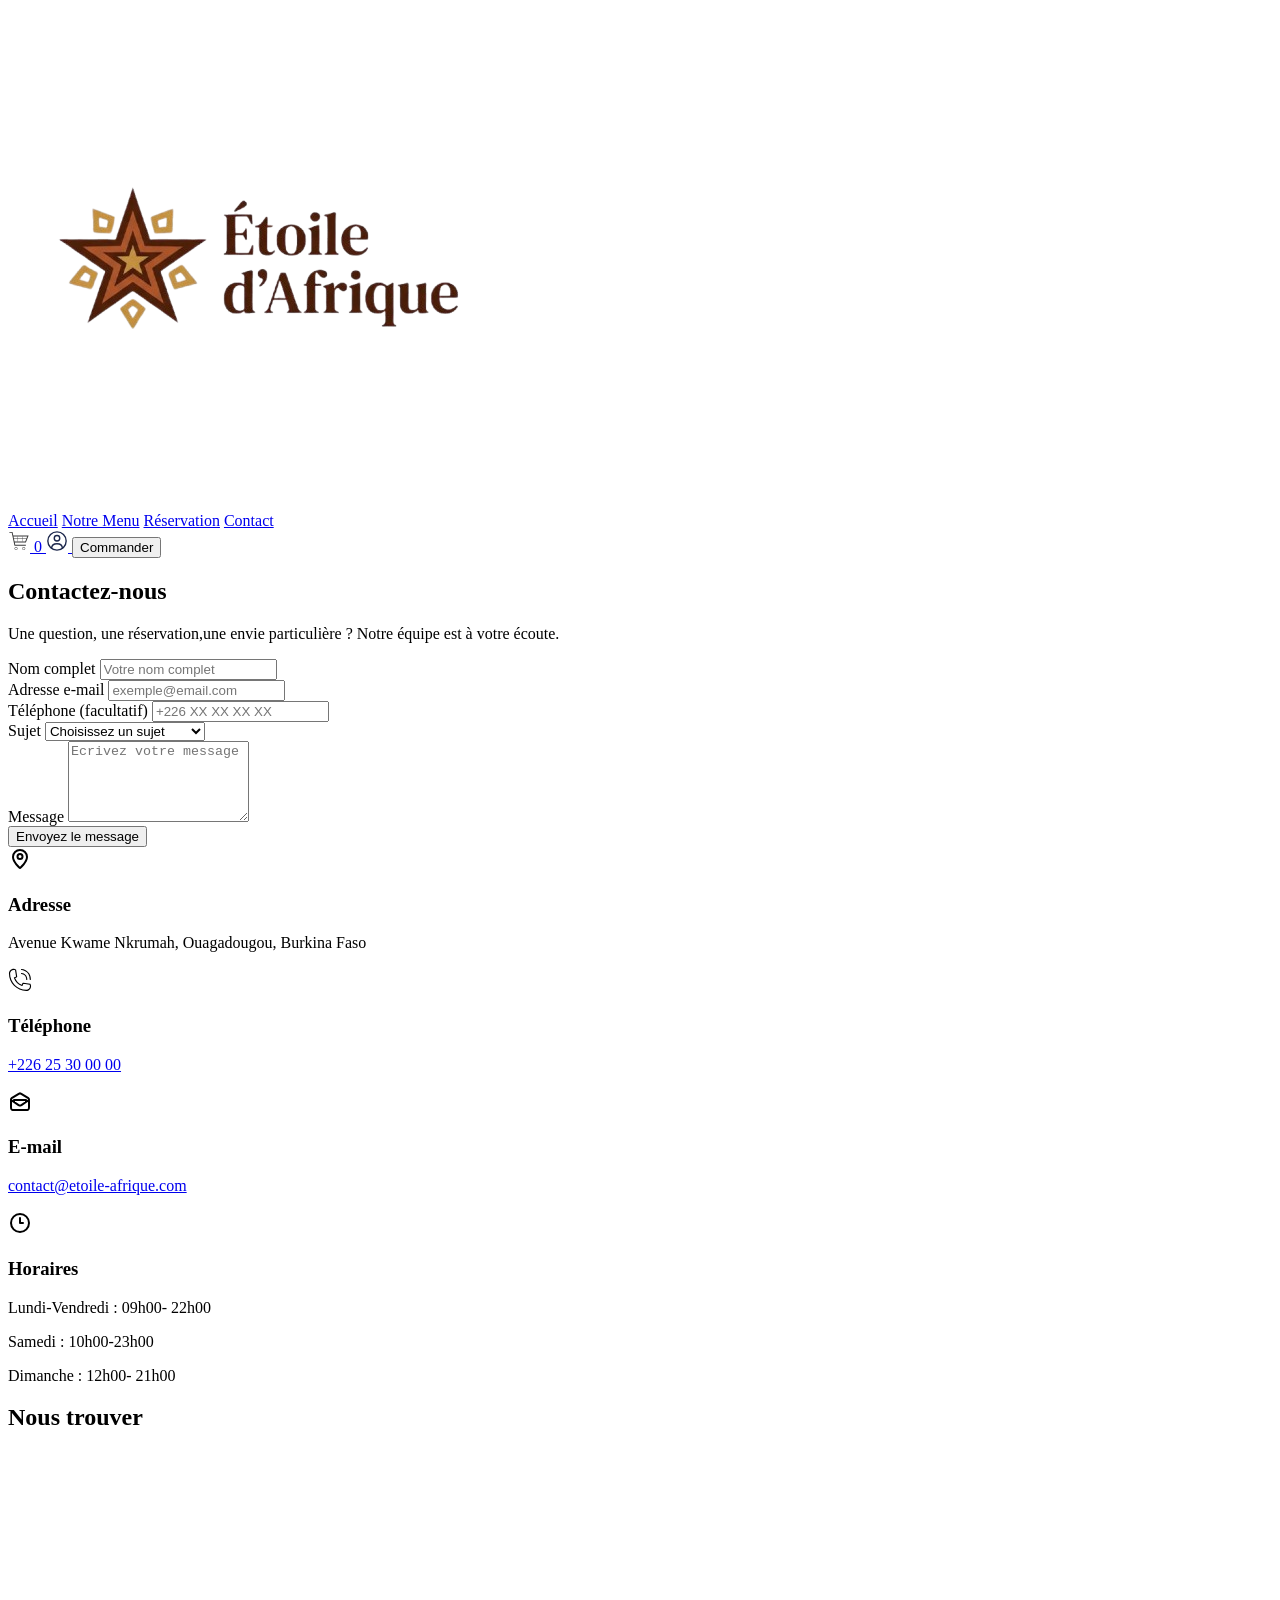
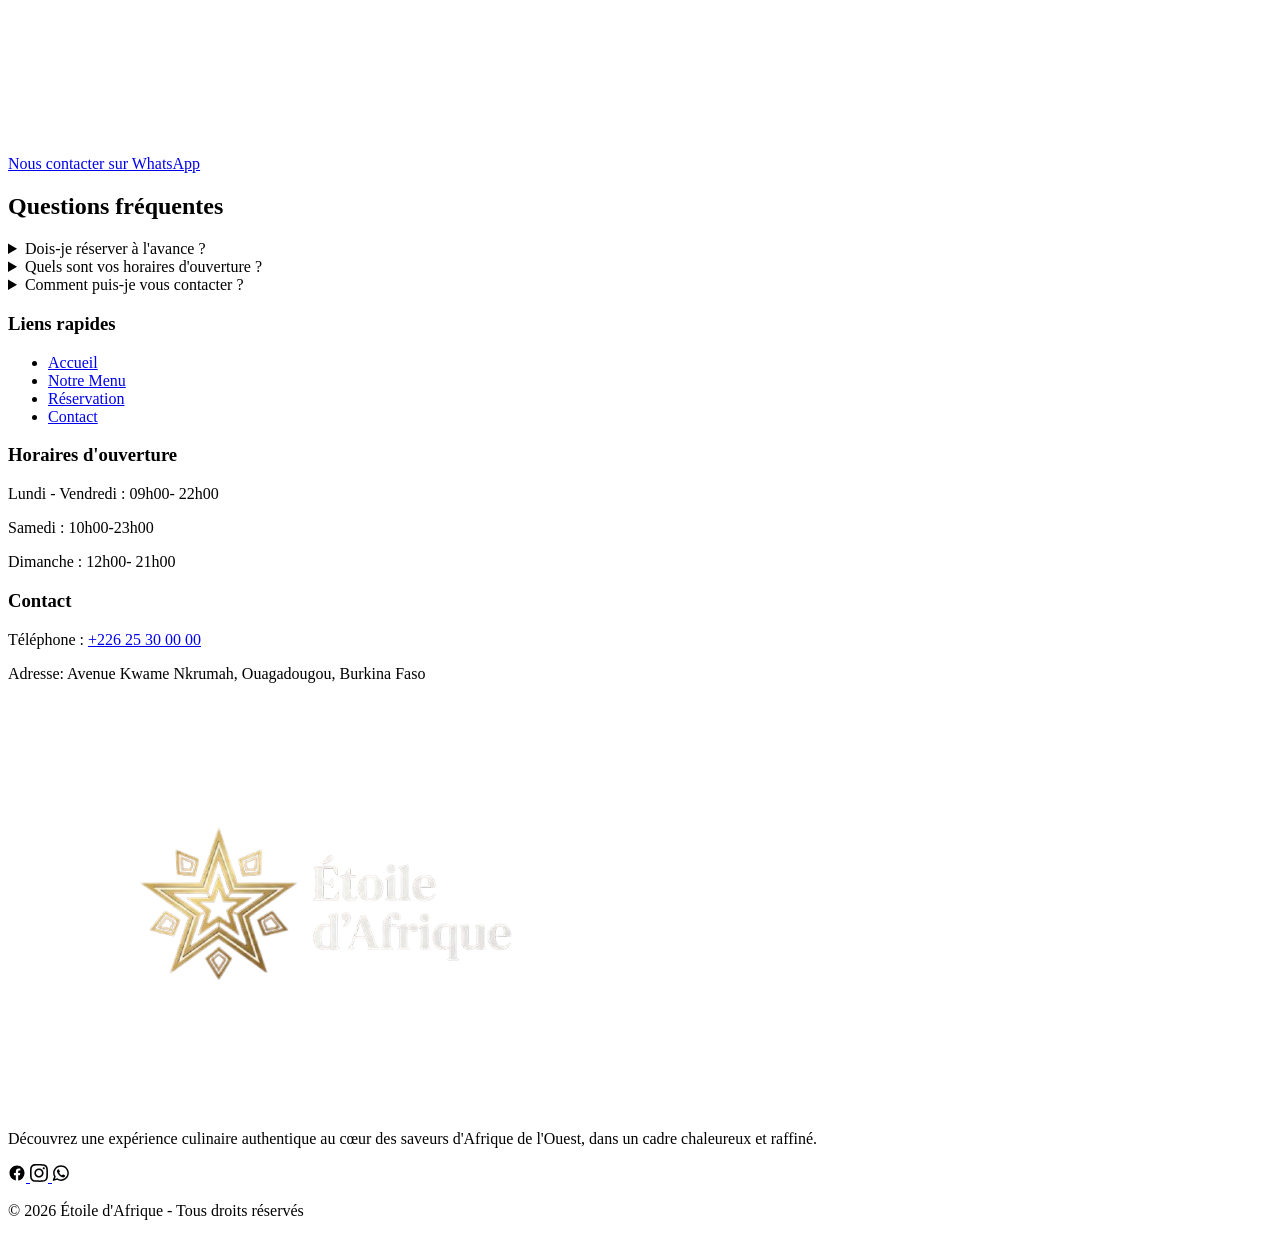
==== Contact/contact.html @ 21295620 "Mise à jour du contenu de contact.html" ====
<!DOCTYPE html>
<html lang="fr">
<head>
    <meta charset="UTF-8">
    <meta name="viewport" content="width=device-width, initial-scale=1.0">
    <title>Contact-Étoile d'Afrique</title>
    <link rel="stylesheet" href="css/contact.css">
</head>
<body>

    <header class="site-header">
        <div class="header-inner">
       <div class="logo">
           <img src="images/logo-etoile-afrique-removebg-preview.png" alt="Étoile d'Afrique" class="logo-img">
        </div>
            <nav class="main-nav">
              <a href="../accueil/index.html">Accueil</a>
              <a href="../menu/menu.html">Notre Menu</a>
              <a href="../reservation/reservation.html">Réservation</a>
             <a href="contact.html" class="active">Contact</a>
            </nav>
            <div class ="header-actions">
                <a href="#" class="icon-cart" aria-label="Panier">
                    <img src="images/panier.svg" alt="" width="22" height="22">
                    <span id="cart-count">0</span>
                </a>
                <a href="#" class="icon-account" aria-label="Mon compte">
                    <img src ="images/user-icone.svg" alt="compte utilisateur" width="22" height="22">
                </a>
                <button type="button" class="btn-commander" id="btn-commander">Commander</button>
            </div>
        </div>
    </header>

    
        <section  class="contact-hero">
        <h1>Contactez-nous</h1>
        <p class ="intro">Une question, une réservation,une envie particulière ? Notre équipe est à votre écoute.</p>
        </section>
        <main class="contact-page">
            <div class="contact-grid">
        <form id ="contact-form" class="contact-form" action="#" method="POST">
            <div class="field">
                <label for="nom">Nom complet</label>
                    <input type="text" id ="nom" name="nom"  placeholder="Votre nom complet" autocomplete="name" minlength="3" maxlength="60" required>  
            </div>
             <div class="field">
                <label for="email">Adresse e-mail</label>
                    <input type="email" id ="email" name="email" placeholder="exemple@email.com"  autocomplete="email"  required>        
            </div>
             <div class="field-row">
                <div class="field">
                <label for="telephone">Téléphone (facultatif)</label>
                    <input type="tel" id ="telephone" name="telephone" placeholder="+226 XX XX XX XX"  autocomplete="tel">        
                 </div>
            <div class="field">
                <label for="sujet">Sujet </label>
                    <select id="sujet" name="sujet" required>
                <option value="">Choisissez un sujet</option>
                <option value="reservation">Réservation</option>
                <option value="information">Demande d'information</option>
                <option value="commande">Commande</option>
                <option value="suggestion">Suggestion</option>
               <option value="autre">Autre</option>
               </select>
            </div>
             </div>
             <div class="field">
                <label for="message">Message</label>
                <textarea id="message" name="message" rows="5" placeholder="Ecrivez votre message" minlength="10"  maxlength="500" required></textarea>
             </div>
             <div id ="form-status" role="status" aria-live="polite"></div>
             <button type="submit" class="btn-primary" aria-label="Envoyez le message">Envoyez le message</button>  
        </form>
        <div class="infos-card">
            <div class="info-card">
                    <img class="info-icon" src="images/pin-outline-svgrepo-com.svg" alt="" width="24" height="24">
                    <h3>Adresse</h3>
                    <p>Avenue Kwame Nkrumah, Ouagadougou, Burkina Faso</p>
            </div>
            <div class="info-card">
                    <img class="info-icon" src="images/phone-call-svgrepo-com.svg" alt="" width="24" height="24">
                    <h3>Téléphone</h3>
                     <p><a href="tel:+2262530000">+226 25 30 00 00</a></p>
            </div>
            <div class="info-card">
                    <img class="info-icon" src="images/mail-open-alt-1-svgrepo-com.svg" alt="" width="24" height="24">
                    <h3>E-mail</h3>
                    <p><a href="mailto:contact@etoile-afrique.com">contact@etoile-afrique.com</a></p>
            </div>
            <div class="info-card">
                    <img class="info-icon" src="images/clock-three-svgrepo-com.svg" alt="" width="24" height="24">
                    <h3>Horaires</h3>
                    <p>Lundi-Vendredi : 09h00- 22h00</p>
                    <p>Samedi : 10h00-23h00</p>
                    <p>Dimanche : 12h00- 21h00</p>
            </div>
           </div>
        </div>
        <section class="localisation">
            <h2>Nous trouver</h2>
                <iframe 
                   src="https://www.google.com/maps?q=Avenue+Kwame+Nkrumah,Ouagadougou,Burkina+Faso&output=embed" 
                   width ="100%"
                   height="300"
                   style="border:0;"
                   allowfullscreen
                   loading="lazy"
                   title="Localisation Étoile d'Afrique">
                </iframe>
                    <a href="https://wa.me/22625300000" class="btn-whatsapp" target="_blank" rel="noopener">Nous contacter sur WhatsApp</a>
        </section>
        <section class="faq">
            <h2>Questions fréquentes</h2>
            <details>
                <summary>Dois-je réserver à l'avance ?</summary>
                <p>Nous recommandons, surtout les week-ends et les jours fériés.</p>
            </details>
            <details>
                <summary>Quels sont vos horaires d'ouverture ?</summary>
                <p>Nos horaires varient selon les jours. Consultez la section Horaires ci-dessus pour le détail.</p>
            </details>
            <details>
            <summary> Comment puis-je vous contacter ?</summary>
            <p>Vous pouvez utiliser le formulaire de contact, nous appeler ou nous envoyer un e-mail</p>
             </details>
        </section>
    </main>
    <footer class="site-footer">
    <div class="footer-inner">
        

        <div class="footer-col">
            <h3>Liens rapides</h3>
            <ul>
                <li><a href="../accueil/index.html">Accueil</a></li>
               <li><a href="../menu/menu.html">Notre Menu</a></li>
                <li><a href="../reservation/reservation.html">Réservation</a></li>
                <li><a href="contact.html">Contact</a></li>
            </ul>
        </div>

        <div class="footer-col">
            <h3>Horaires d'ouverture</h3>
            <p>Lundi - Vendredi : 09h00- 22h00</p>
            <p>Samedi : 10h00-23h00</p>
            <p>Dimanche : 12h00- 21h00</p>
        </div>

        <div class="footer-col">
            <h3>Contact</h3>
            <p>Téléphone : <a href="tel:+22625300000">+226 25 30 00 00</a></p>
            <p>Adresse: Avenue Kwame Nkrumah, Ouagadougou, Burkina Faso</p>
        </div>
        <div class="footer-col footer-brand">
            <div class="footer-logo">
                <img src="images/logo-etoile-footer.png" alt="Étoile d'Afrique" class="logo-img">
            </div>
            <p class="footer-desc">Découvrez une expérience culinaire authentique au cœur des saveurs d'Afrique de l'Ouest, dans un cadre chaleureux et raffiné.</p>
            <div class="social-links">
                <a href="https://facebook.com" aria-label="Facebook">
                    <img src="images/facebook-svgrepo-com.svg" alt="" width="18" height="18">
                </a>
                <a href="#" aria-label="Instagram">
                    <img src="images/instagram-167-svgrepo-com.svg" alt="" width="18" height="18">
                </a>
                <a href="https://wa.me/22625300000" aria-label="WhatsApp">
                    <img src="images/whatsapp-svgrepo-com.svg" alt="" width="18" height="18">
                </a>
            </div>
        </div>
    </div>
    <div class="footer-bottom">
        <p>&copy; 2026 Étoile d'Afrique - Tous droits réservés</p>
    </div>
</footer>
<script src="contact.js"></script>
</body>
</html>
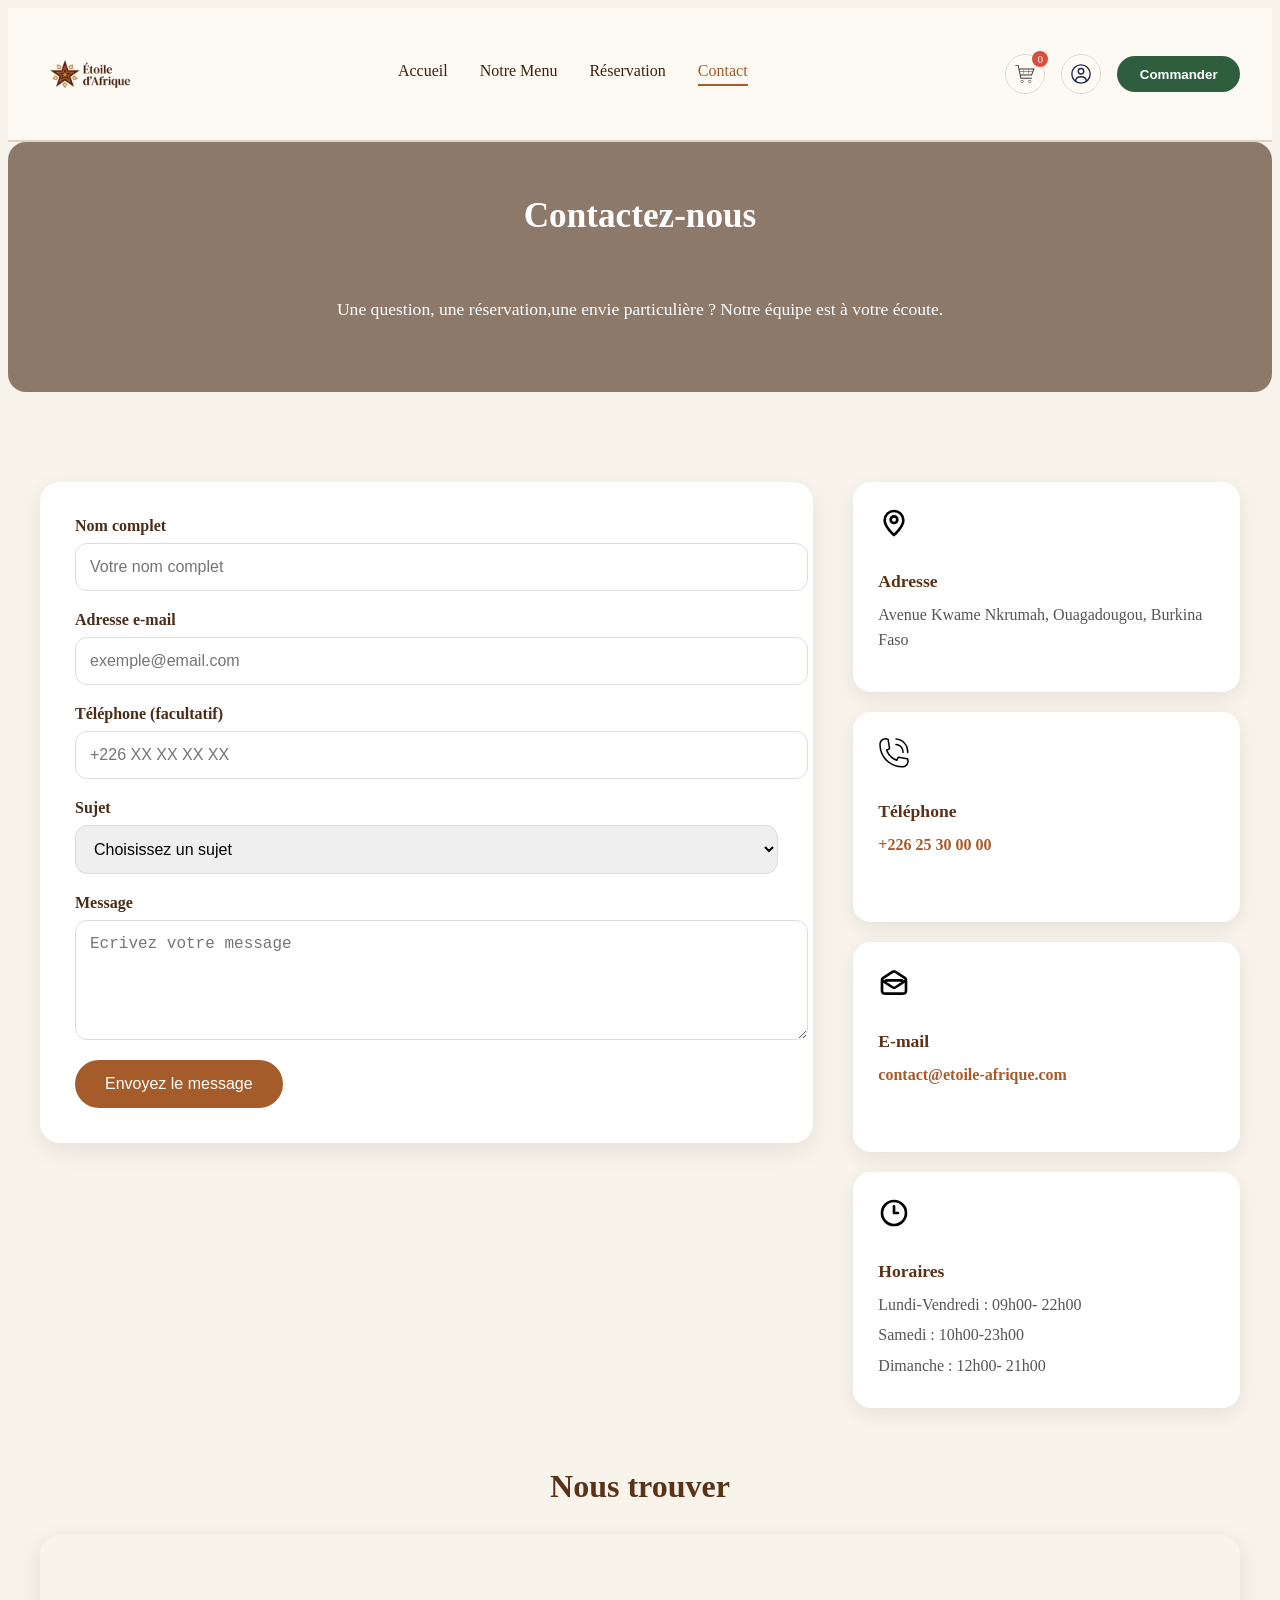
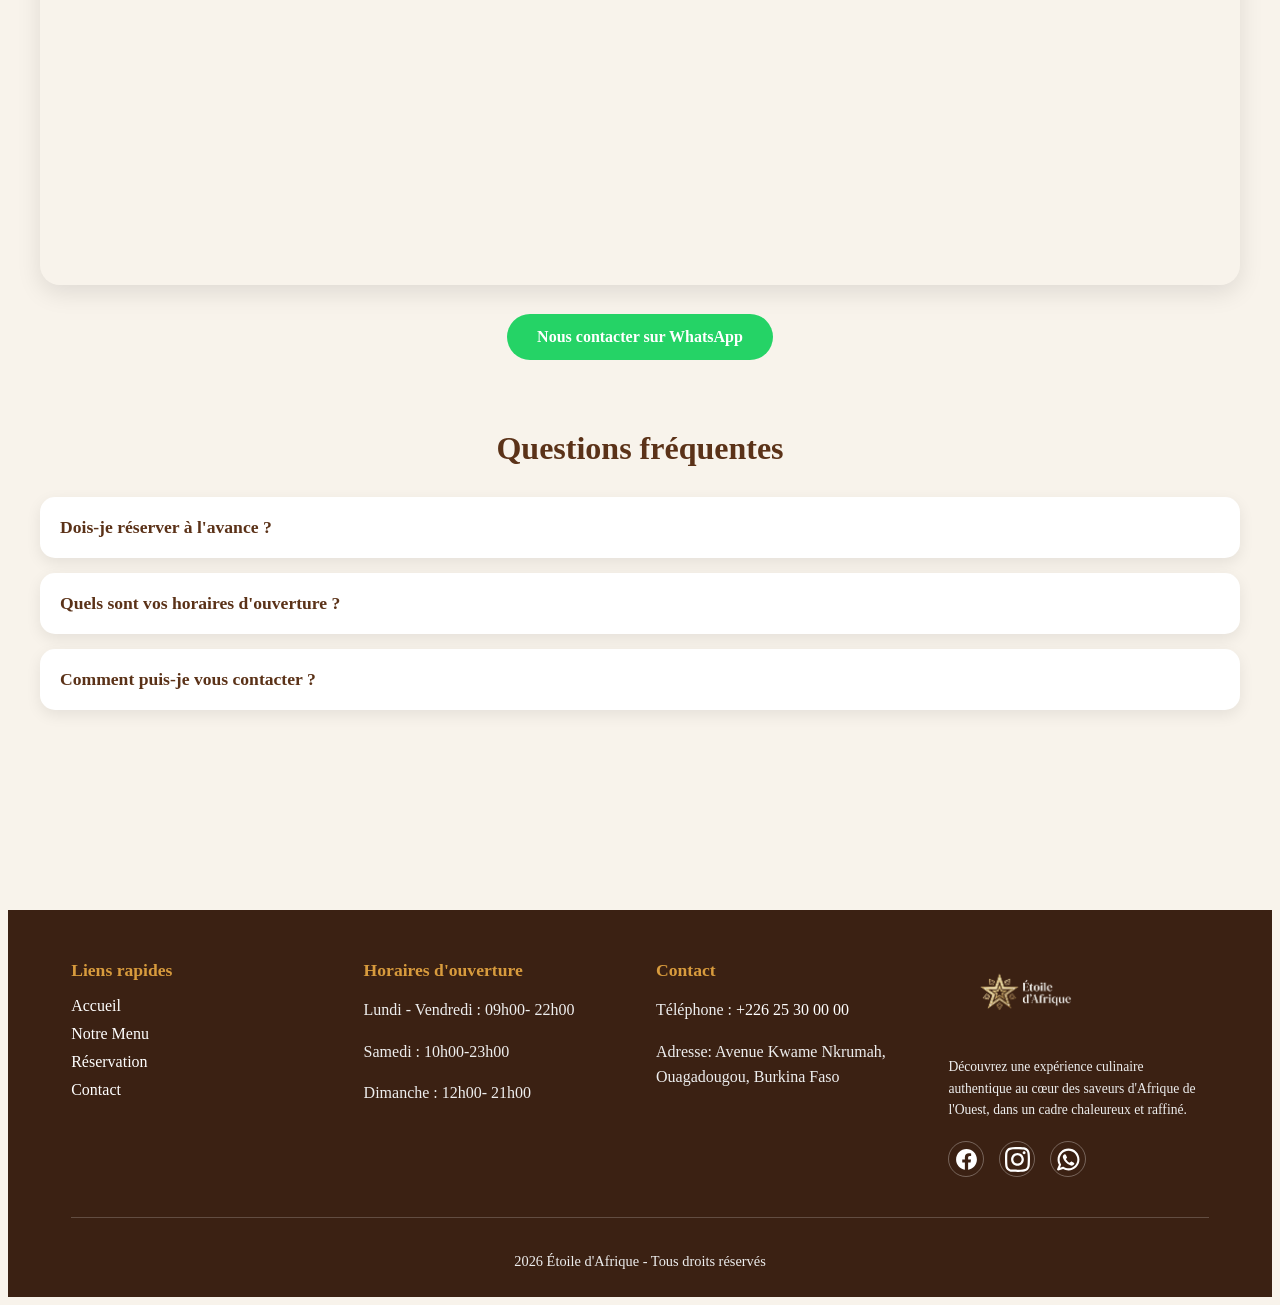
==== commit 17774ae7: "Update contact.html" ====
--- a/Contact/contact.html
+++ b/Contact/contact.html
@@ -4,7 +4,7 @@
     <meta charset="UTF-8">
     <meta name="viewport" content="width=device-width, initial-scale=1.0">
     <title>Contact-Étoile d'Afrique</title>
-    <link rel="stylesheet" href="css/contact.css">
+    <link rel="stylesheet" href="contact.css">
 </head>
 <body>
 
@@ -16,7 +16,7 @@
             <nav class="main-nav">
               <a href="../accueil/index.html">Accueil</a>
               <a href="../menu/menu.html">Notre Menu</a>
-              <a href="../reservation/reservation.html">Réservation</a>
+              <a href="../Reservation/reservation.html">Réservation</a>
              <a href="contact.html" class="active">Contact</a>
             </nav>
             <div class ="header-actions">
@@ -135,7 +135,7 @@
             <ul>
                 <li><a href="../accueil/index.html">Accueil</a></li>
                <li><a href="../menu/menu.html">Notre Menu</a></li>
-                <li><a href="../reservation/reservation.html">Réservation</a></li>
+                <li><a href="../Reservation/reservation.html">Réservation</a></li>
                 <li><a href="contact.html">Contact</a></li>
             </ul>
         </div>
@@ -171,7 +171,7 @@
         </div>
     </div>
     <div class="footer-bottom">
-        <p>&copy; 2026 Étoile d'Afrique - Tous droits réservés</p>
+        <p>2026 Étoile d'Afrique - Tous droits réservés</p>
     </div>
 </footer>
 <script src="contact.js"></script>
--- a/Contact/contact.css
+++ b/Contact/contact.css
@@ -0,0 +1,496 @@
+.contact-page{
+    max-width: 1200px;
+    margin:0 auto ;
+    padding:40px 20px 60px;
+}
+
+.contact-hero{
+    text-align: center;
+    padding:25px 20px;
+    background: linear-gradient(rgba(70,40,20,.6), rgba(70,40,20,.6)),
+     url("../images/hero-restaurant.jpeg");
+    background-size: cover;
+    background-position: center;
+    color: white;
+    border-radius: 18px;
+    margin-bottom: 50px;
+    display:flex;
+    flex-direction:column;
+    justify-content:center;
+    align-items:center;
+    min-height:200px;
+}
+
+.contact-hero h1{
+    font-size:2.2em;
+    margin-bottom: 15px;
+}
+.contact-hero p{
+    font-size: 1.1rem;
+    max-width: 650px;
+    margin:auto;
+}
+.contact-grid{
+    display:grid;
+    grid-template-columns: 2fr 1fr; 
+    gap: 40px;
+    align-items:start;
+    margin-bottom:60px;
+     }
+     
+.contact-form{
+    background-color: white;
+    padding: 35px;
+    border-radius:20px;
+    box-shadow: 0 8px 25px rgba(0,0,0,0.08);
+    transition: transform 0.3s ease;
+}
+
+.contact-form:hover{
+    transform: translateY(-3px);
+}
+
+
+.field{
+    display: flex;
+    flex-direction:column;
+    margin-bottom: 20px;
+}
+.field label {
+    font-weight:600;
+    margin-bottom: 8px;
+    color:#4a2c18;
+}
+.field input,
+.field textarea,
+.field select {
+
+    width: 100%;
+    padding: 14px;
+    border: 1px solid #ddd;
+    border-radius: 12px;
+    font-size: 1rem;
+    outline:none;
+}
+.field input:focus,
+.field textarea:focus,
+.field select:focus {
+
+    border-color:#a65c2a;
+    box-shadow: 0 0 0 3px rgba(166,92,42,0.15);
+}
+.btn-primary {
+    background-color: #a65c2a;
+    color:white;
+    border:none;
+    padding: 15px 30px;
+    border-radius: 30px;
+    cursor:pointer;
+    font-size:1rem;
+    transition : 0.3s;
+}
+.btn-primary:hover{
+    background-color:#7d431e;
+}
+.infos-card{
+    display: grid;
+    grid-template-columns: 1fr;
+    gap: 20px;
+}
+
+.info-card{
+    background-color: #fff;
+    padding:25px;
+    border-radius:18px;
+    box-shadow: 0 6px 20px rgba(0,0,0,0.08);
+
+    min-height:160px;
+
+    transition: transform 0.3s ease,
+                box-shadow 0.3s ease;
+}
+
+.info-card:hover{
+    transform: translateY(-5px);
+    box-shadow: 0 12px 30px rgba(0,0,0,0.15);
+}
+.info-icon{
+    width: 35px;
+    height: 35px;
+    margin-bottom: 10px;
+}
+.info-card h3{
+    color:#5b3218;
+    font-size:1.1rem;
+    margin-bottom:10px;
+}
+.info-card p{
+    color:#555;
+    line-height:1.6;
+    margin: 5px 0;
+}
+.info-card a {
+    color:#a65c2a;
+    text-decoration:none;
+}
+.info-card a:hover {
+    text-decoration: underline;
+}
+.localisation {
+    margin-top: 60px;
+    text-align: center;
+}
+.localisation h2{
+    color:#5b3218;
+    font-size: 2rem;
+    margin-bottom: 25px;
+}
+.localisation iframe{
+    width:100%;
+    height:350px;
+    border-radius:20px;
+    box-shadow: 0 8px 25px rgba(0,0,0,0.1);
+}
+.btn-whatsapp{
+    display:inline-block;
+    margin-top: 25px;
+    background-color: #25D366;
+    color:white;
+    padding:14px 30px;
+    border-radius:30px;
+    text-decoration: none;
+    font-weight:600;
+    transition:0.3s;
+}
+.btn-whatsapp:hover {
+    transform: translateY(-3px);
+    opacity: 0.9;
+}
+.faq {
+    margin-top :60px;
+}
+.faq h2 {
+    text-align: center;
+    color:#5b3218;
+    font-size:2rem;
+    margin-bottom: 30px;
+}
+.faq details {
+    background-color: white;
+    border-radius: 15px;
+    padding:20px;
+    margin-bottom:15px;
+    box-shadow: 0 5px 15px rgba(0,0,0,0.08);
+    cursor:pointer;
+}
+.faq summary {
+    font-weight: 600;
+    color: #5b3218;
+    font-size:1.1rem;
+    list-style:none;
+}
+.faq p {
+    color:#555;
+    line-height: 1.6;
+    margin-top: 15px;
+}
+.site-footer {
+    background-color:#3b2113;
+    color:#eee;
+    padding: 2rem 5% 0.8rem;
+    margin-top:70px;
+}
+.footer-inner {
+    max-width: 1200px;
+    margin:auto;
+    display: grid;
+    grid-template-columns: repeat(4,1fr);
+    gap:2rem;
+    max-width: 1200px;
+
+}
+.footer-col h3 {
+    color: #d89b3d;
+    margin-bottom: 1rem ;
+    font-size: 1.1rem;
+}
+.footer-col p {
+    color: #eee;
+    line-height: 1.6;
+}
+.footer-col a {
+    color: white;
+    text-decoration: none;
+    transition: 0.3s;
+}
+.footer-col a:hover {
+    color: #f2b35d;
+}
+.footer-col ul {
+    list-style: none;
+    padding: 0;
+    margin: 0;
+}
+.footer-col li {
+    margin-bottom: 10px;
+}
+.social-links {
+    display: flex;
+    gap: 15px;
+    margin-top: 20px;
+}
+.social-links img {
+    width: 25px;
+    height: 25px;
+}
+.footer-bottom {
+    text-align: center;
+    border-top: 1px solid rgba(255,255,255,0.2);
+    margin-top: 40px;
+    padding-top: 20px;
+    font-size:0.9rem;
+}
+ @media(max-width: 900px){
+        .contact-grid{
+            grid-template-columns: 1fr;
+        }
+        .footer-inner {
+            grid-template-columns: 1fr;
+        }
+        .contact-hero h1{
+            font-size: 2rem;
+        }
+        .contact-form{
+            padding: 25px;
+        }
+        .btn-primary,
+        .btn-whatsapp{
+            width: 100%;
+        }
+        .info-card{
+            padding: 20px;
+        }
+ }
+ 
+ .info-card:hover {
+    transform: translateY(-5px);
+    box-shadow: 0 12px 30px rgba(0,0,0,0.15);
+ }
+ .contact-hero {
+    animation : apparition 0.8s ease;
+ }
+@keyframes apparition {
+    from {
+        opacity: 0;
+    transform: translateY(20px);
+    }
+    to{
+        opacity: 1;
+        transform:translateY(0)
+    }
+}
+.btn-primary,
+.btn-whatsapp {
+    transition: all 0.3s ease;
+}
+.btn-primary:hover,
+.btn-whatsapp:hover {
+    transform: scale(1.03);
+}
+
+.contact-page h2{
+    color:#5b3218;
+    font-size: 2rem;
+    margin-bottom: 30px;
+}
+body{
+    background-color: #f8f3eb;
+    color: #333;
+}
+ .btn-primary,
+   .btn-whatsapp,
+   .btn-commander{
+      transition:all 0.3s ease ;
+   }
+   .btn-primary:hover,
+   .btn-whatsapp:hover,
+   .btn-commander:hover{
+     transform: translateY(-2px);
+}
+   
+   .main-nav a ,
+   .footer-col a {
+      transition: color .3s ease;
+   }
+   input,
+   textarea,
+   select{
+      transition:
+       border-color .3s,
+       box-shadow .3s;
+   }
+   .info-icon{
+      width:32px;
+      height:32px;
+      object-fit:contain;
+   }
+   .logo{
+      font-weight:700;
+      font-size:1.4rem;
+   }
+   .contact-page section{
+    margin-bottom:70px;
+}
+   .info-card a{
+      font-weight:600;
+   }
+   h1,
+   h2,
+   h3{
+      font-family: inherit;
+   }
+.site-header {
+  background-color: #fdf9f3;
+  padding: 1rem 2rem;
+  box-shadow: 0 2px 8px rgba(0,0,0,0.06);
+}
+
+.header-inner {
+  display: flex;
+  align-items: center;
+  justify-content: space-between;
+  max-width: 1300px;
+  margin: 0 auto;
+  gap: 1.5rem;
+}
+
+.logo {
+  display: flex;
+  align-items: center;
+  gap: 0.5rem;
+}
+
+.main-nav {
+  display: flex;
+  gap: 2rem;
+}
+
+.main-nav a {
+  color: #3b2113;
+  font-weight: 500;
+  text-decoration: none;
+  padding-bottom: 4px;
+  border-bottom: 2px solid transparent;
+  transition: color 0.2s, border-color 0.2s;
+}
+
+.main-nav a:hover,
+.main-nav a.active {
+  color: #a65c2a;
+  border-color: #a65c2a;
+}
+
+.header-actions {
+  display: flex;
+  align-items: center;
+  gap: 1rem;
+}
+
+.icon-cart,
+.icon-account {
+  position: relative;
+  display: flex;
+  align-items: center;
+  justify-content: center;
+  width: 38px;
+  height: 38px;
+  border-radius: 50%;
+  border: 1px solid #ddd;
+  text-decoration: none;
+}
+
+.icon-cart span {
+  position: absolute;
+  top: -4px;
+  right: -4px;
+  background-color: #d94e3f;
+  color: white;
+  font-size: 0.65rem;
+  width: 16px;
+  height: 16px;
+  border-radius: 50%;
+  display: flex;
+  align-items: center;
+  justify-content: center;
+}
+
+.btn-commander {
+  background-color: #2f5e3f;
+  color: white;
+  border: none;
+  padding: 0.65rem 1.4rem;
+  border-radius: 30px;
+  font-weight: 600;
+  cursor: pointer;
+}
+.site-header .logo .logo-img {
+    height: 100px;
+    width: auto;
+    object-fit: contain;
+    background-color: transparent;
+}
+
+.footer-logo .logo-img {
+    height: 100px;
+    width: auto;
+}
+
+.site-header {
+    border-bottom: 2px solid #e2d3c1;
+    box-shadow: none;
+}
+
+.footer-logo {
+    display: flex;
+    align-items: center;
+    margin-bottom:  0.3rem;
+}
+.footer-desc {
+  font-size: 0.85rem;
+  color: #ccc;
+  line-height: 1.6;
+  margin-top: 0.5 rem;
+}
+
+.social-links a {
+  display: flex;
+  align-items: center;
+  justify-content: center;
+  width: 34px;
+  height: 34px;
+  border-radius: 50%;
+  border: 1px solid rgba(255,255,255,0.3);
+}
+
+.social-links img {
+  filter: brightness(0) invert(1);
+}
+
+.order-banner-section {
+    margin: 40px auto;
+    padding: 0 20px;
+}
+
+.order-box {
+    border: 2px dashed #a65c2a;
+    border-radius: 20px;
+    padding: 35px 20px;
+    text-align: center;
+    background-color: #fdf9f3;
+}
+
+.order-box h2 {
+    color: #4a2c18;
+    margin-bottom: 20px;
+}
+
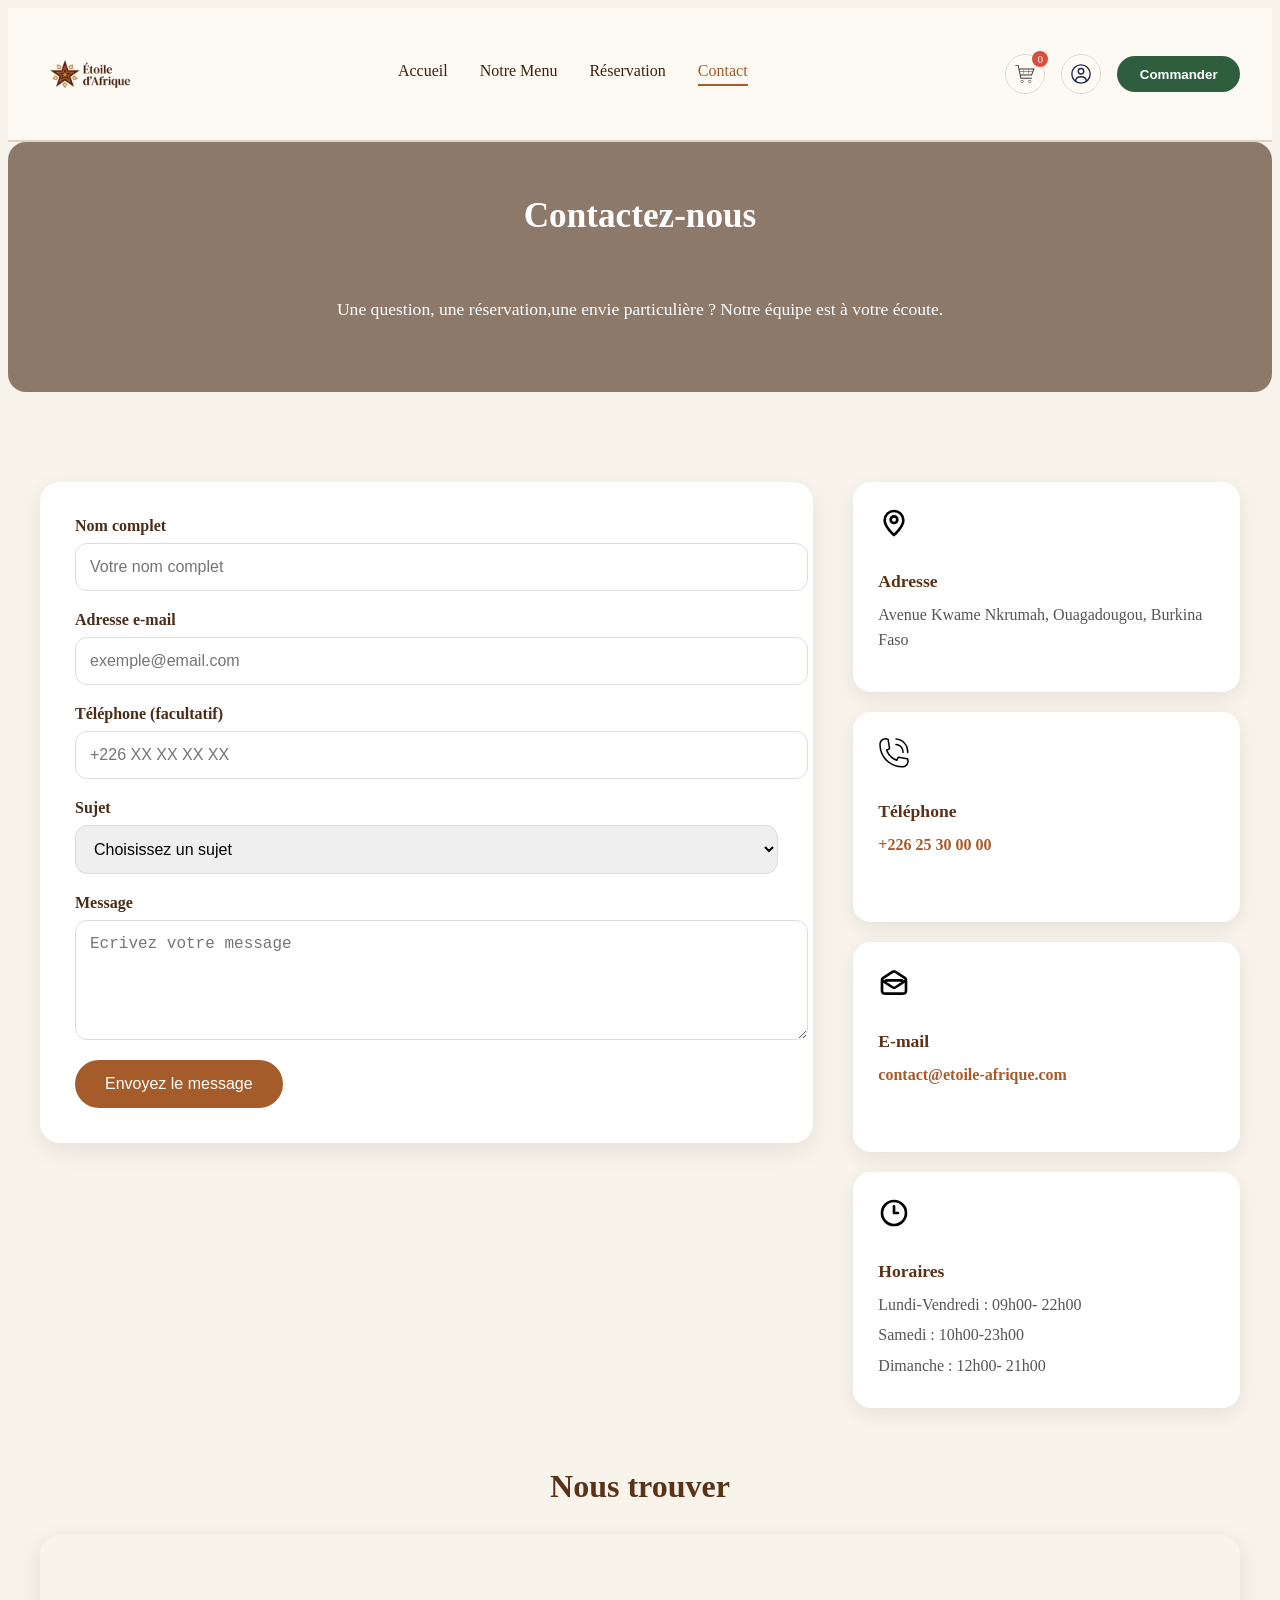
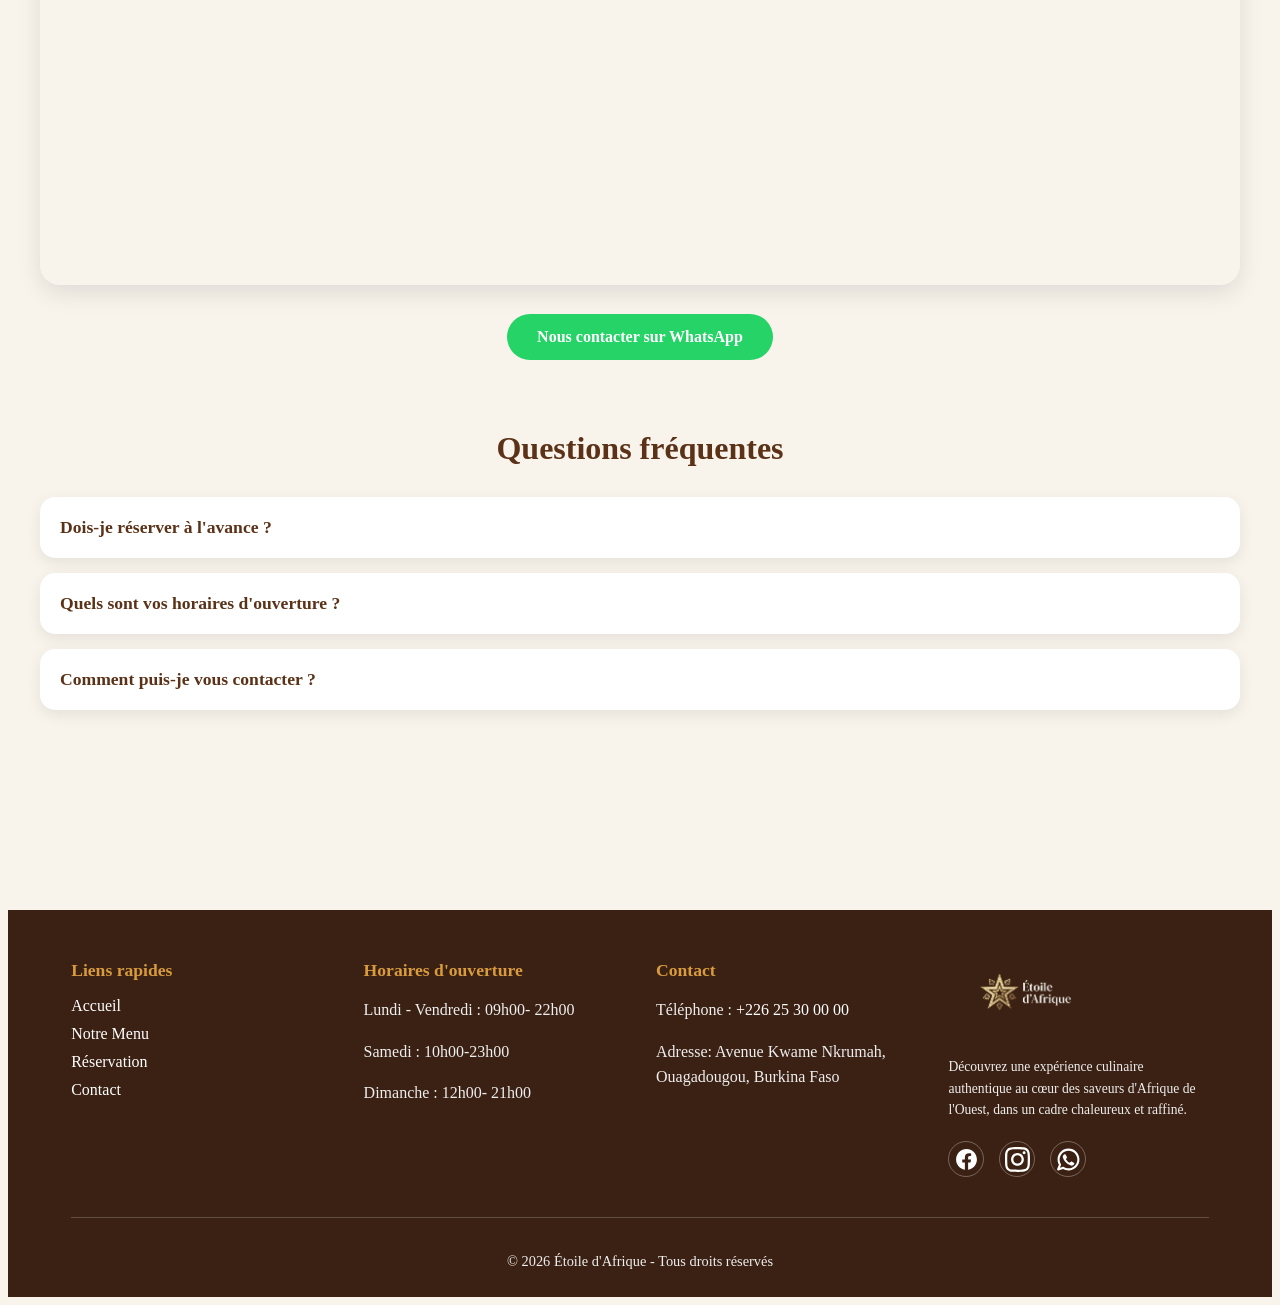
==== commit 3d50be45: "Correction chemin image et suppreession des doublons" ====
--- a/Contact/contact.html
+++ b/Contact/contact.html
@@ -16,7 +16,7 @@
             <nav class="main-nav">
               <a href="../accueil/index.html">Accueil</a>
               <a href="../menu/menu.html">Notre Menu</a>
-              <a href="../Reservation/reservation.html">Réservation</a>
+              <a href="../reservation/reservation.html">Réservation</a>
              <a href="contact.html" class="active">Contact</a>
             </nav>
             <div class ="header-actions">
@@ -135,7 +135,7 @@
             <ul>
                 <li><a href="../accueil/index.html">Accueil</a></li>
                <li><a href="../menu/menu.html">Notre Menu</a></li>
-                <li><a href="../Reservation/reservation.html">Réservation</a></li>
+                <li><a href="../reservation/reservation.html">Réservation</a></li>
                 <li><a href="contact.html">Contact</a></li>
             </ul>
         </div>
@@ -171,7 +171,7 @@
         </div>
     </div>
     <div class="footer-bottom">
-        <p>2026 Étoile d'Afrique - Tous droits réservés</p>
+        <p>&copy; 2026 Étoile d'Afrique - Tous droits réservés</p>
     </div>
 </footer>
 <script src="contact.js"></script>
--- a/Contact/contact.css
+++ b/Contact/contact.css
@@ -8,7 +8,7 @@
     text-align: center;
     padding:25px 20px;
     background: linear-gradient(rgba(70,40,20,.6), rgba(70,40,20,.6)),
-     url("../images/hero-restaurant.jpeg");
+     url("/images/hero-restaurant.jpeg");
     background-size: cover;
     background-position: center;
     color: white;
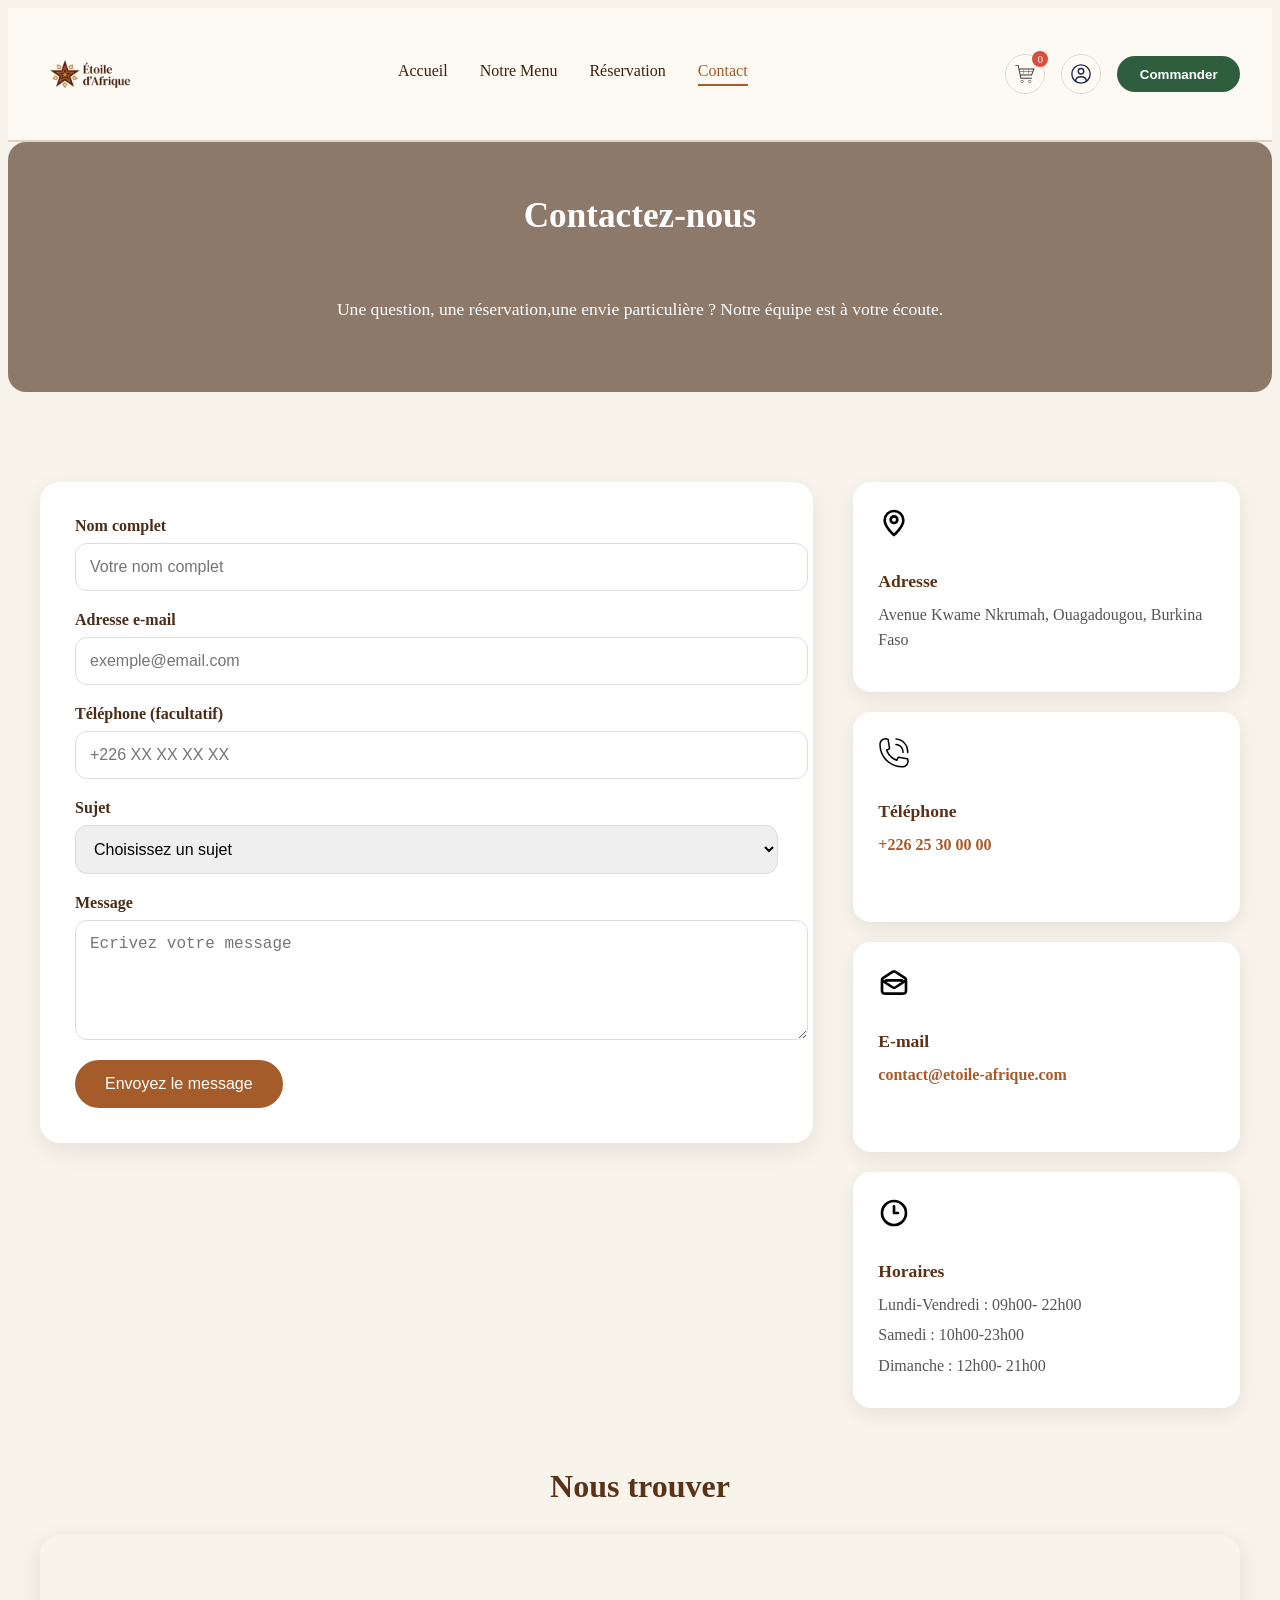
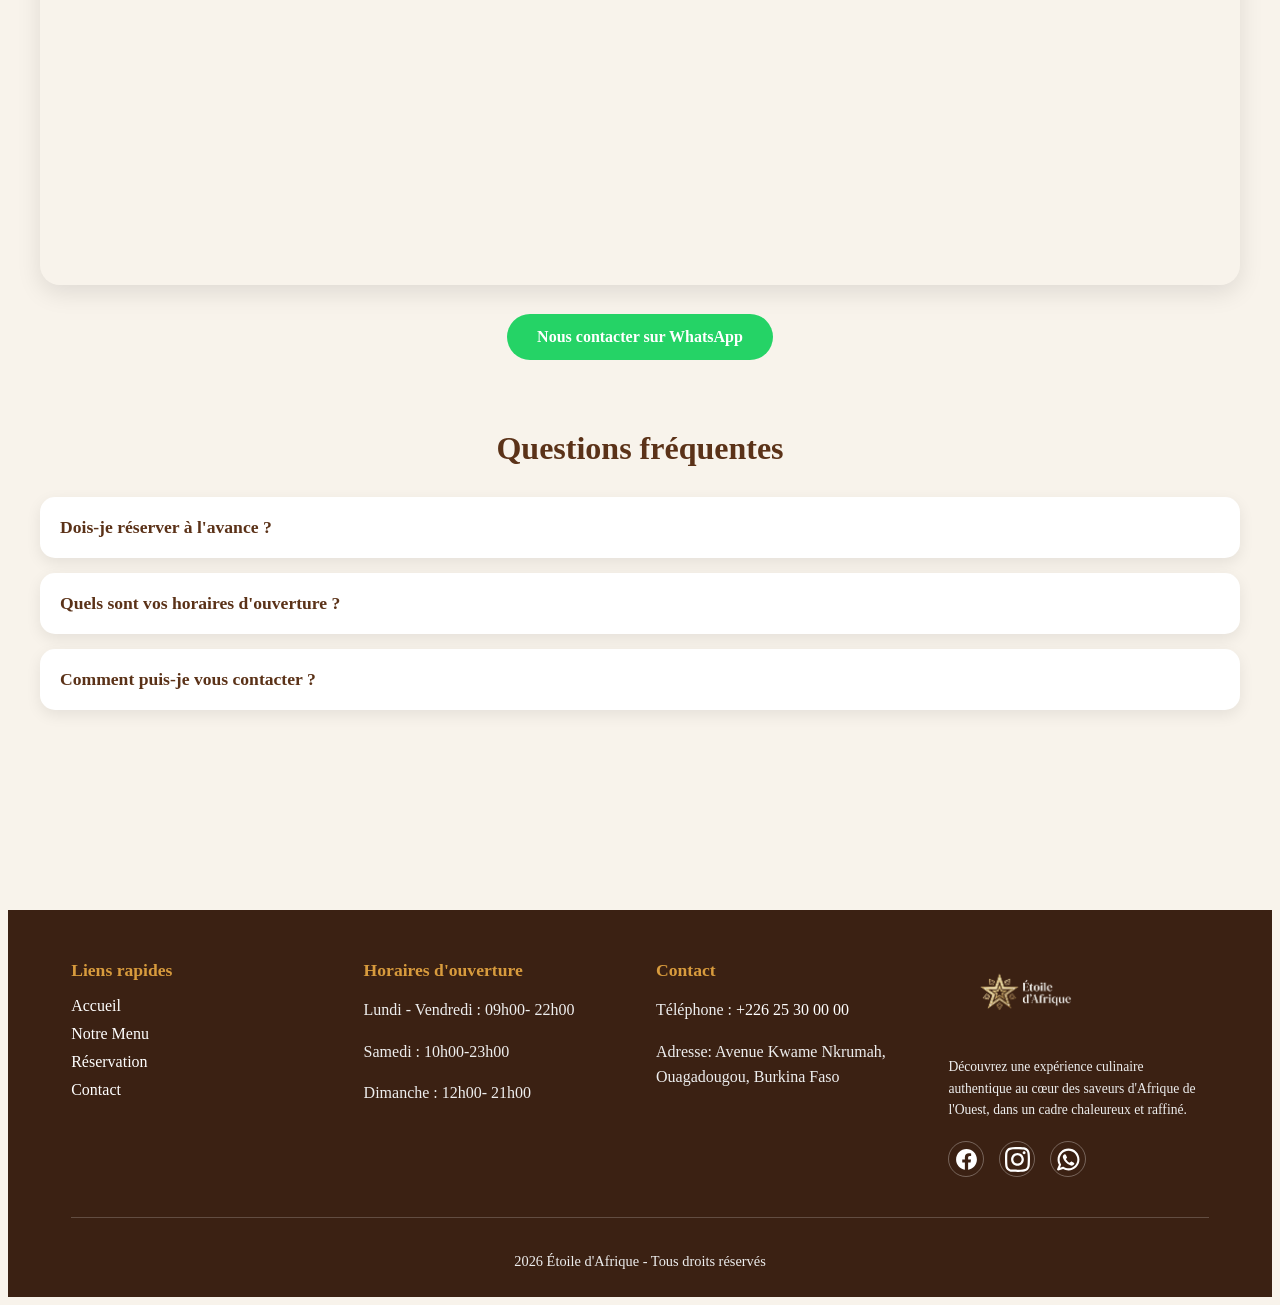
==== commit 228150f3: "Merge branch 'main' of https://github.com/hassane-labs/etoile-d-afrique" ====
--- a/Contact/contact.html
+++ b/Contact/contact.html
@@ -14,10 +14,10 @@
            <img src="images/logo-etoile-afrique-removebg-preview.png" alt="Étoile d'Afrique" class="logo-img">
         </div>
             <nav class="main-nav">
-              <a href="../accueil/index.html">Accueil</a>
-              <a href="../menu/menu.html">Notre Menu</a>
-              <a href="../reservation/reservation.html">Réservation</a>
-             <a href="contact.html" class="active">Contact</a>
+              <a href="../index.html">Accueil</a>
+              <a href="../Menu/menu.html">Notre Menu</a>
+              <a href="../Reservation/reservation.html">Réservation</a>
+             <a href="#" class="active">Contact</a>
             </nav>
             <div class ="header-actions">
                 <a href="#" class="icon-cart" aria-label="Panier">
@@ -133,10 +133,10 @@
         <div class="footer-col">
             <h3>Liens rapides</h3>
             <ul>
-                <li><a href="../accueil/index.html">Accueil</a></li>
-               <li><a href="../menu/menu.html">Notre Menu</a></li>
-                <li><a href="../reservation/reservation.html">Réservation</a></li>
-                <li><a href="contact.html">Contact</a></li>
+                <li><a href="../index.html">Accueil</a></li>
+               <li><a href="../Menu/menu.html">Notre Menu</a></li>
+                <li><a href="../Reservation/reservation.html">Réservation</a></li>
+                <li><a href="#">Contact</a></li>
             </ul>
         </div>
 
@@ -171,7 +171,7 @@
         </div>
     </div>
     <div class="footer-bottom">
-        <p>&copy; 2026 Étoile d'Afrique - Tous droits réservés</p>
+        <p>2026 Étoile d'Afrique - Tous droits réservés</p>
     </div>
 </footer>
 <script src="contact.js"></script>
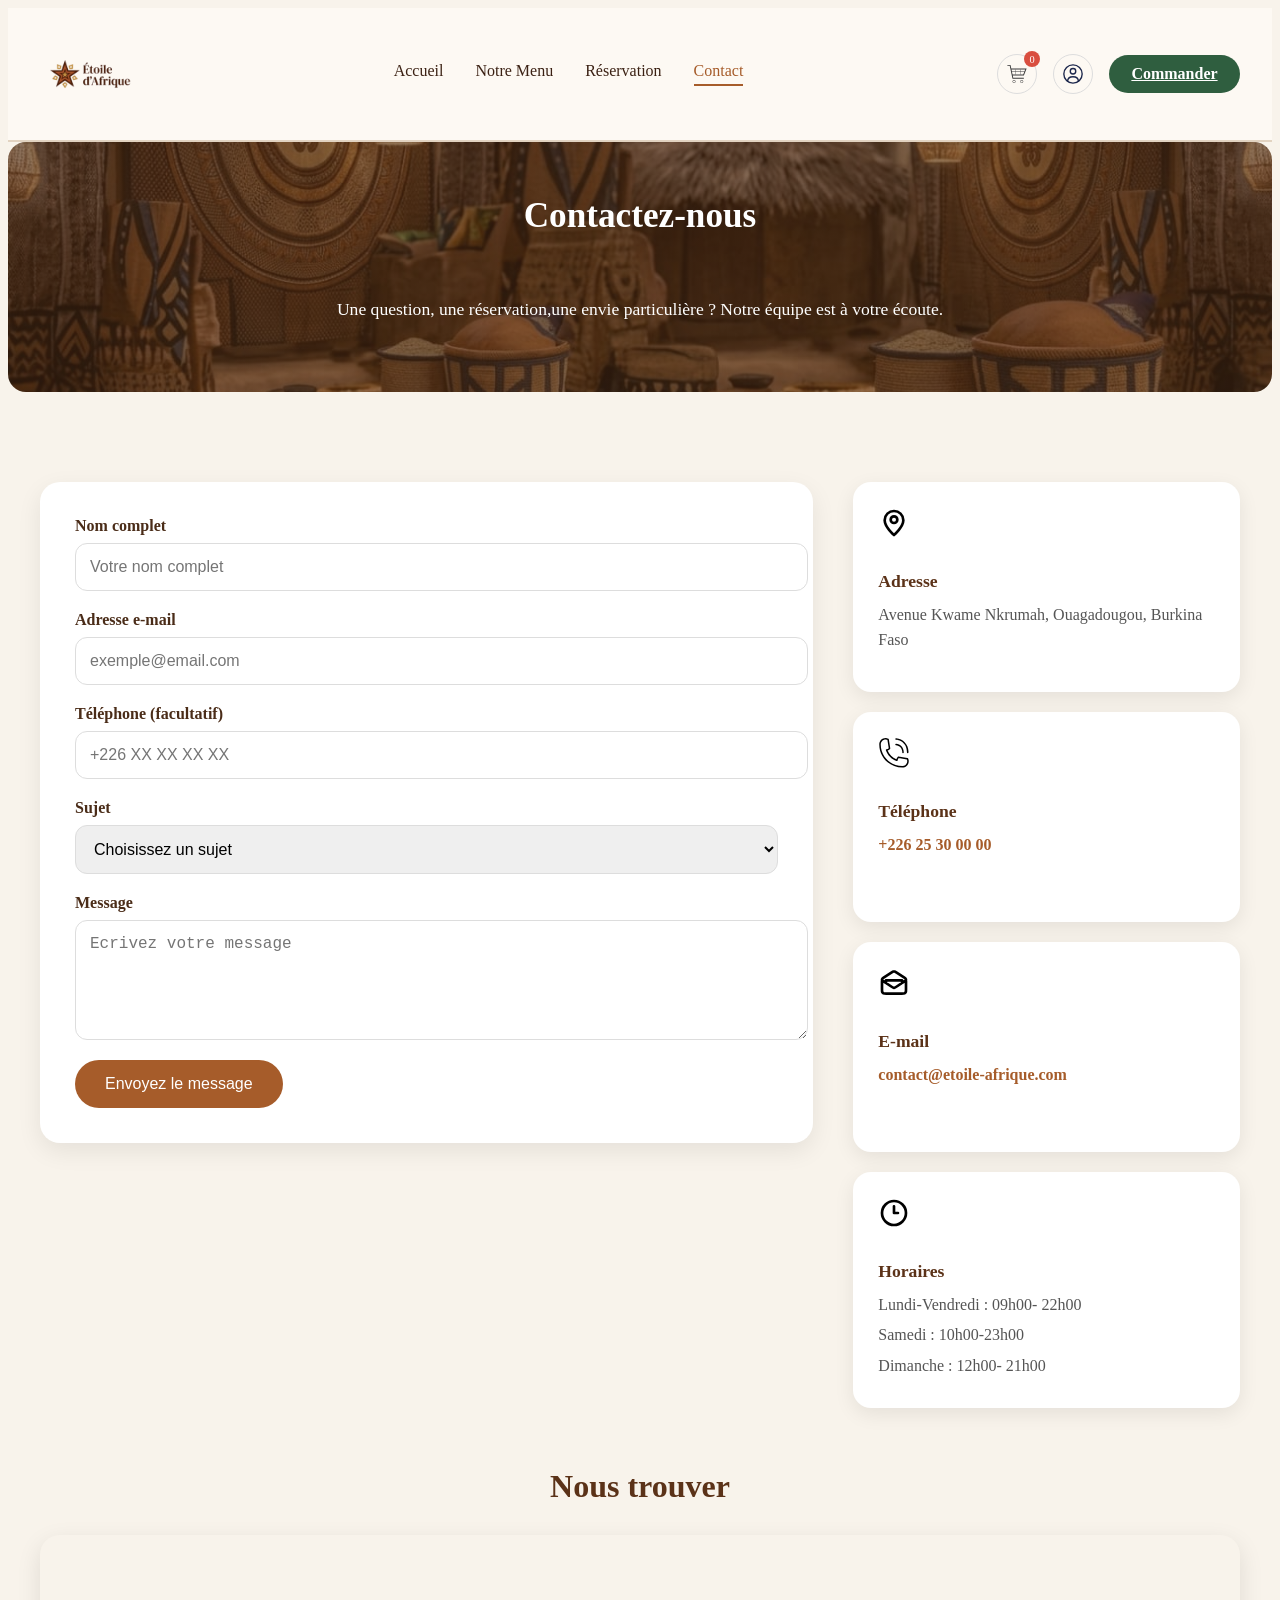
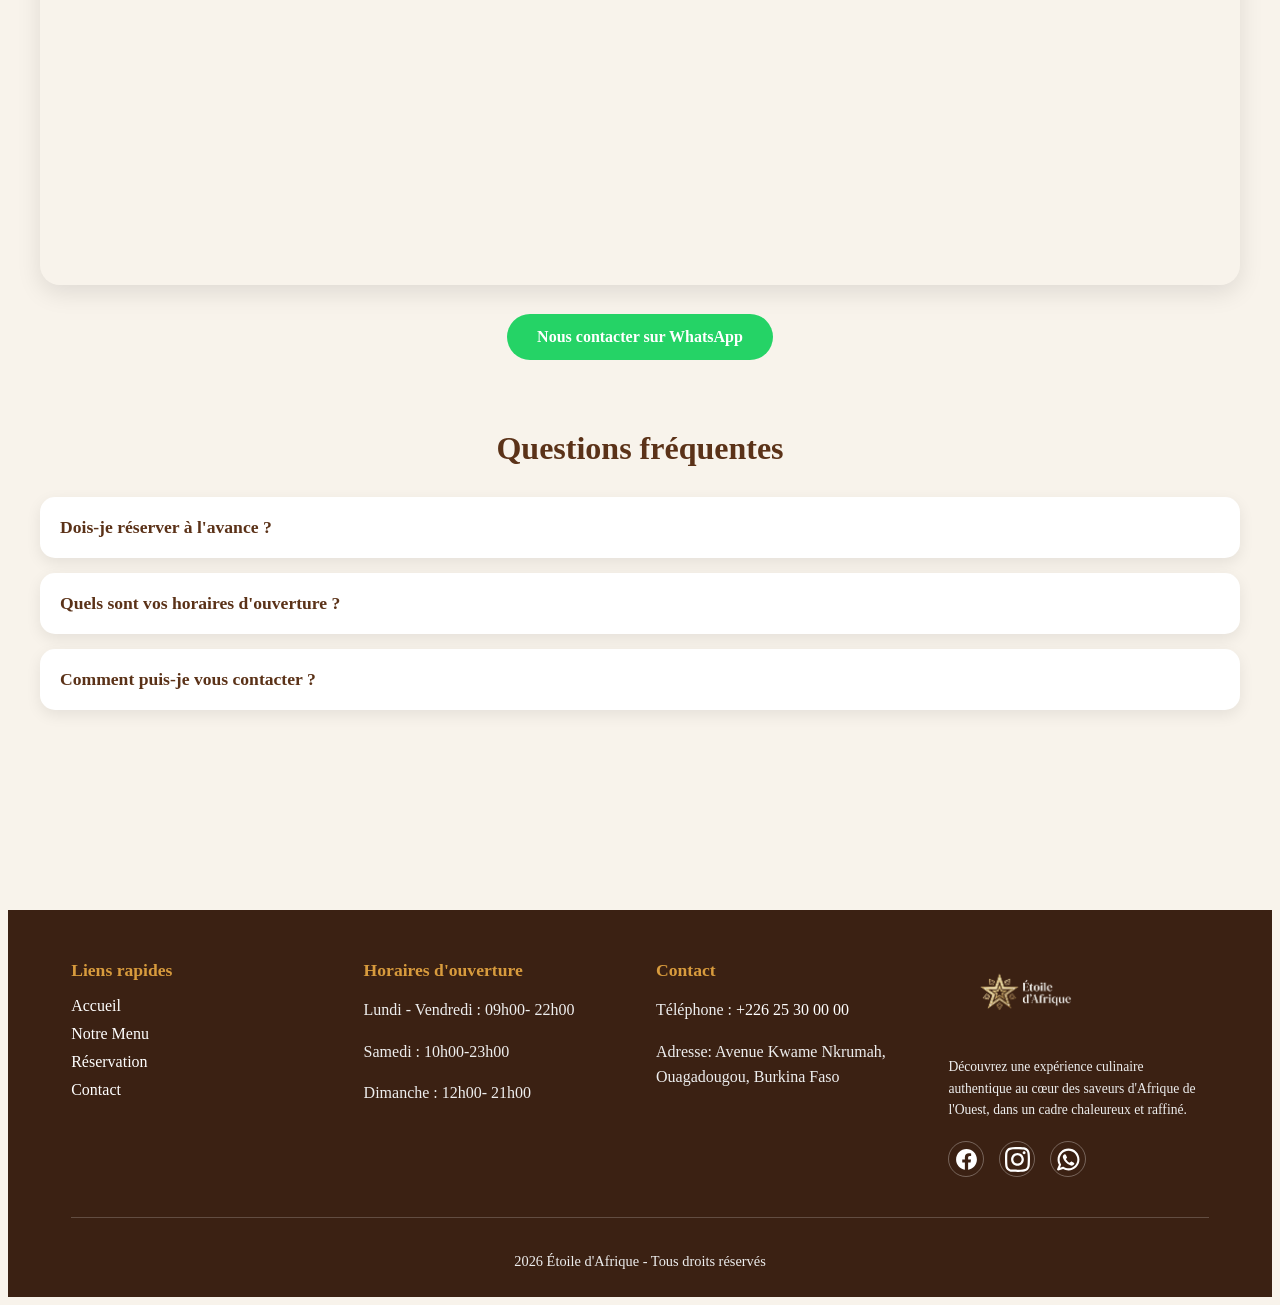
==== commit b327aadb: "corriger le lien casse dans index.html et remplacer le bouton commander par un lien vers la page men" ====
--- a/Contact/contact.html
+++ b/Contact/contact.html
@@ -27,7 +27,7 @@
                 <a href="#" class="icon-account" aria-label="Mon compte">
                     <img src ="images/user-icone.svg" alt="compte utilisateur" width="22" height="22">
                 </a>
-                <button type="button" class="btn-commander" id="btn-commander">Commander</button>
+                <a href="../Menu/menu.html " class="btn-commander">Commander</a>
             </div>
         </div>
     </header>
--- a/Contact/contact.css
+++ b/Contact/contact.css
@@ -8,7 +8,7 @@
     text-align: center;
     padding:25px 20px;
     background: linear-gradient(rgba(70,40,20,.6), rgba(70,40,20,.6)),
-     url("/images/hero-restaurant.jpeg");
+     url("images/hero-restaurant.jpeg");
     background-size: cover;
     background-position: center;
     color: white;
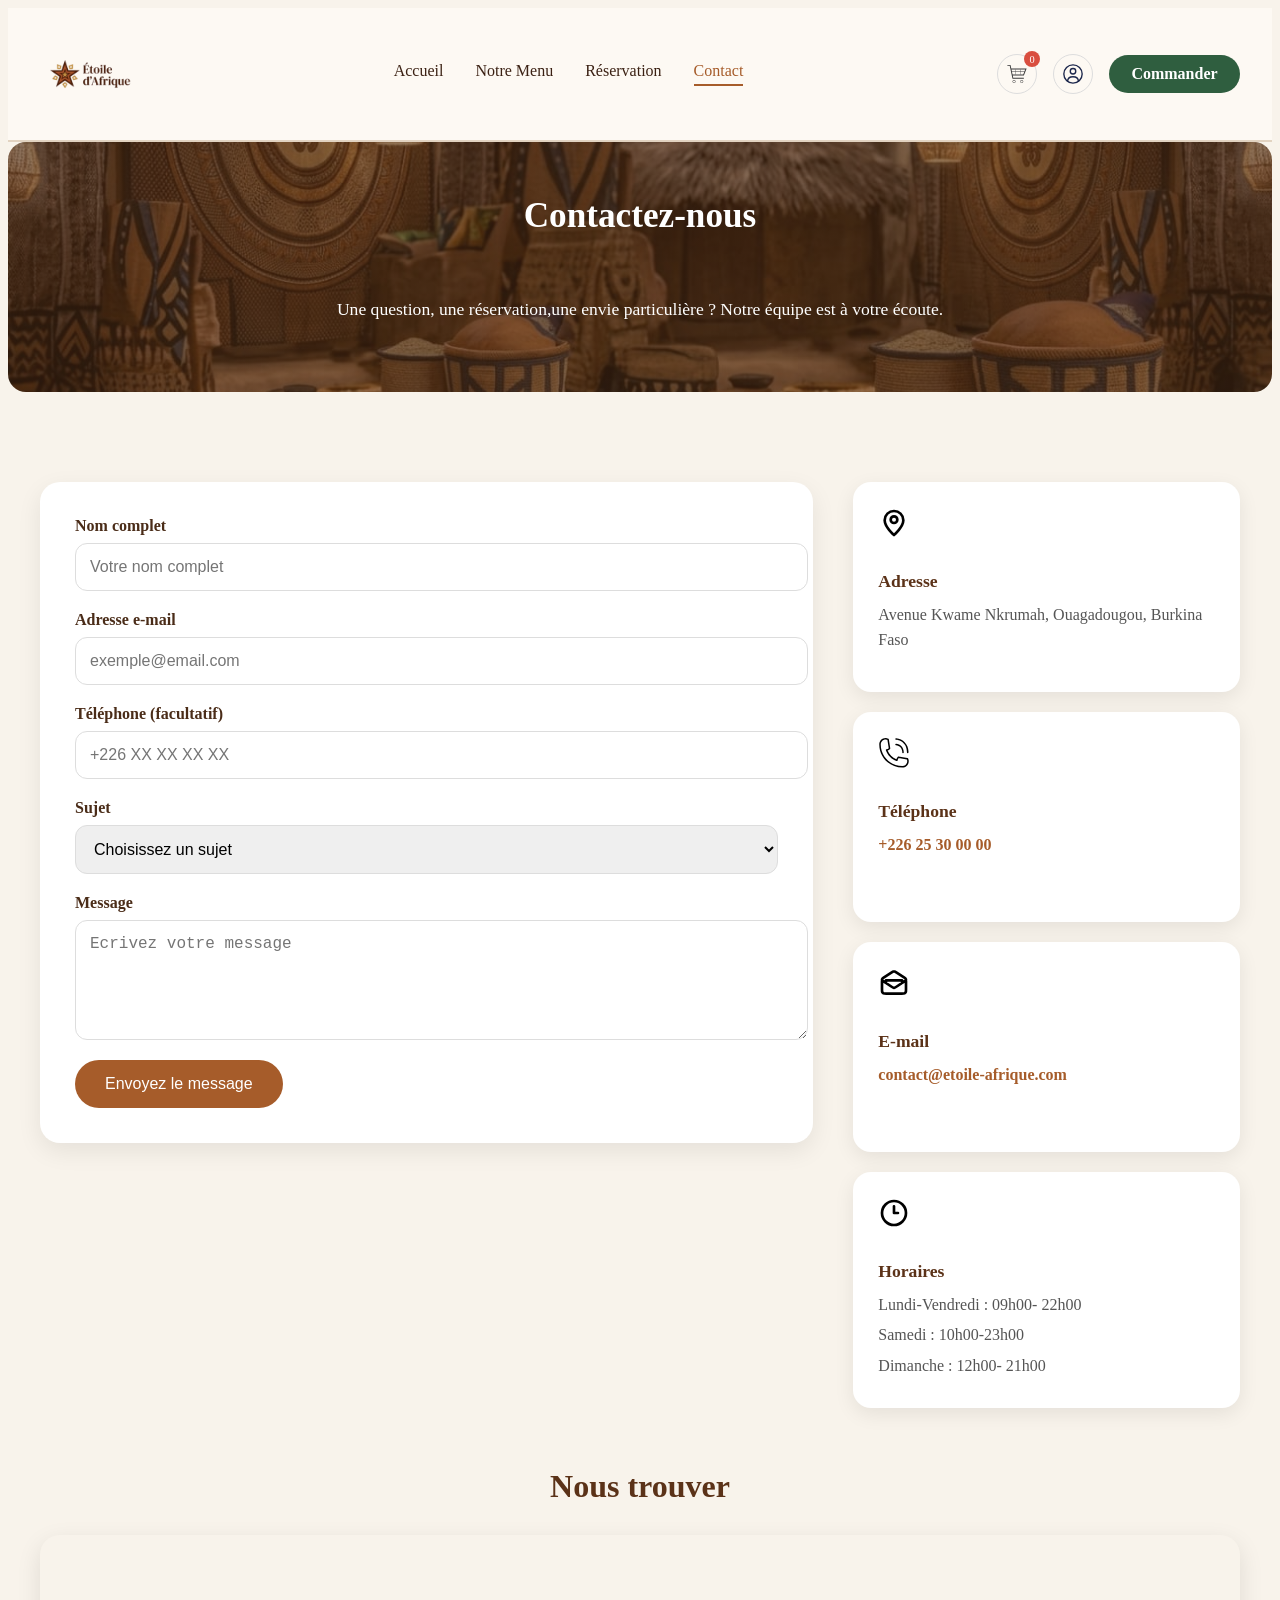
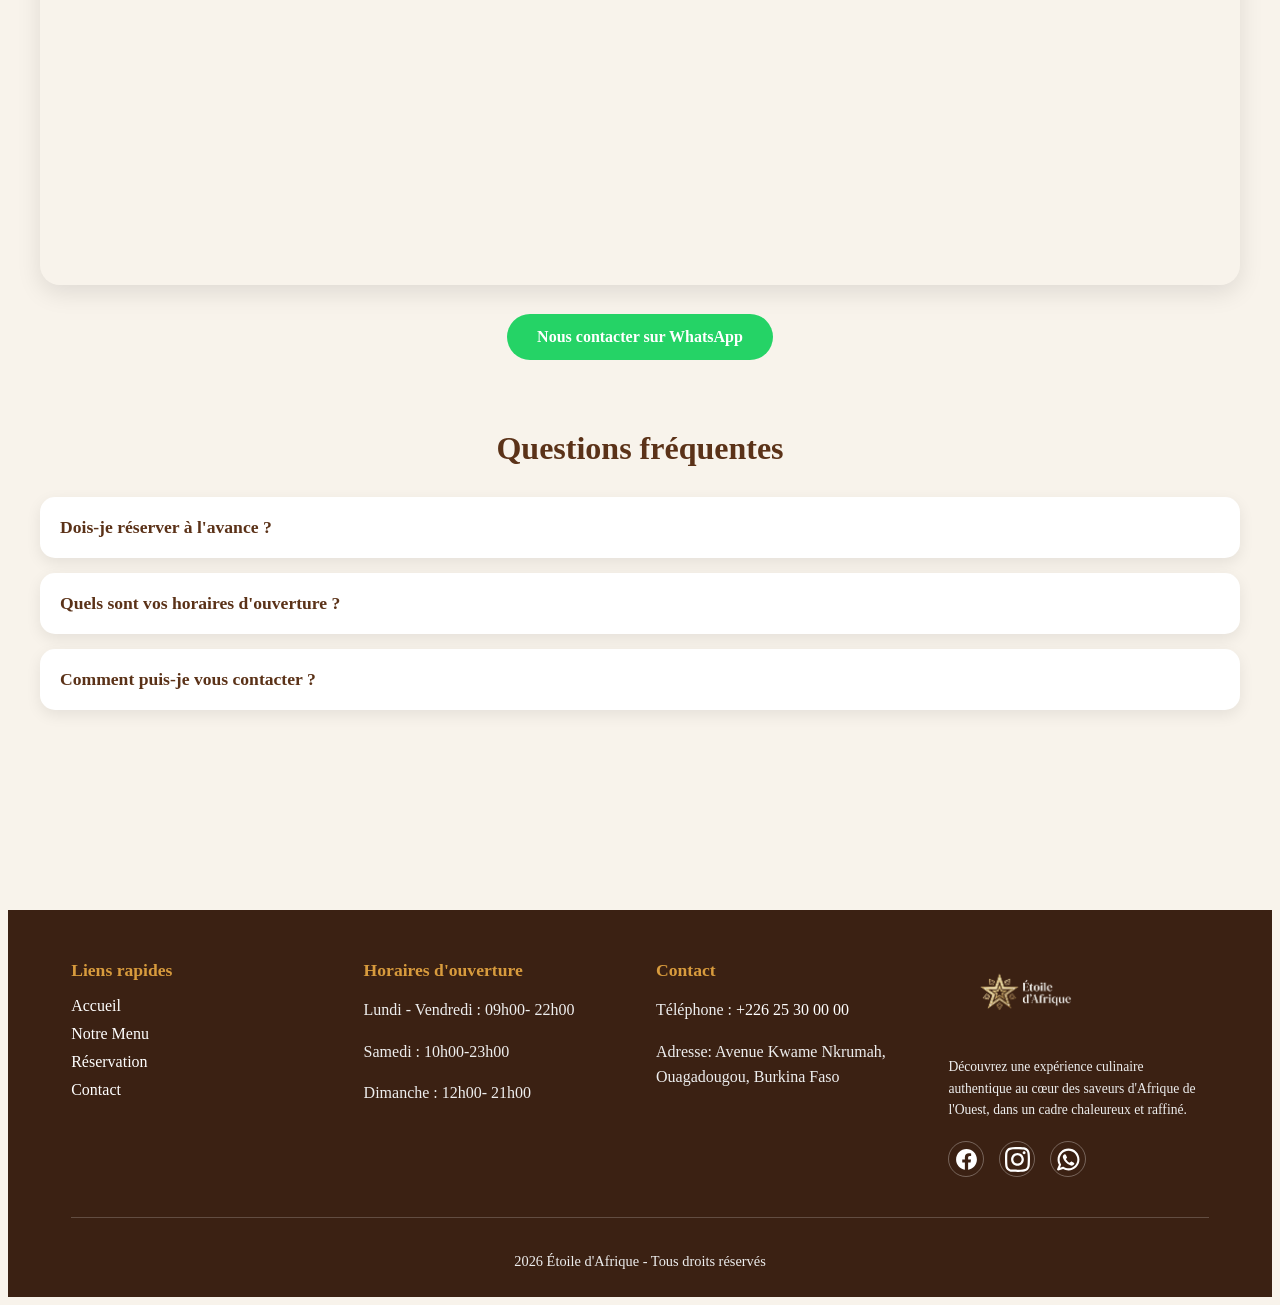
==== commit bb86f8d6: "corrige lien icone compte et soulignement bouton commander" ====
--- a/Contact/contact.html
+++ b/Contact/contact.html
@@ -24,8 +24,8 @@
                     <img src="images/panier.svg" alt="" width="22" height="22">
                     <span id="cart-count">0</span>
                 </a>
-                <a href="#" class="icon-account" aria-label="Mon compte">
-                    <img src ="images/user-icone.svg" alt="compte utilisateur" width="22" height="22">
+               <a href="../Dashboard/dashboard.html" class="icon-account" aria-label="Mon compte">
+                   <img src="images/user-icone.svg" alt="compte utilisateur" width="22" height="22">
                 </a>
                 <a href="../Menu/menu.html " class="btn-commander">Commander</a>
             </div>
@@ -39,9 +39,9 @@
         </section>
         <main class="contact-page">
             <div class="contact-grid">
-        <form id ="contact-form" class="contact-form" action="#" method="POST">
+        <form id ="contact-form" class="contact-form" action="https://formspree.io/f/ton-id-unique" method="POST">
             <div class="field">
-                <label for="nom">Nom complet</label>
+                <label for="nom">Nom complet </label>
                     <input type="text" id ="nom" name="nom"  placeholder="Votre nom complet" autocomplete="name" minlength="3" maxlength="60" required>  
             </div>
              <div class="field">
--- a/Contact/contact.css
+++ b/Contact/contact.css
@@ -432,6 +432,8 @@
   border-radius: 30px;
   font-weight: 600;
   cursor: pointer;
+  text-decoration: none;
+  display: inline-block;
 }
 .site-header .logo .logo-img {
     height: 100px;
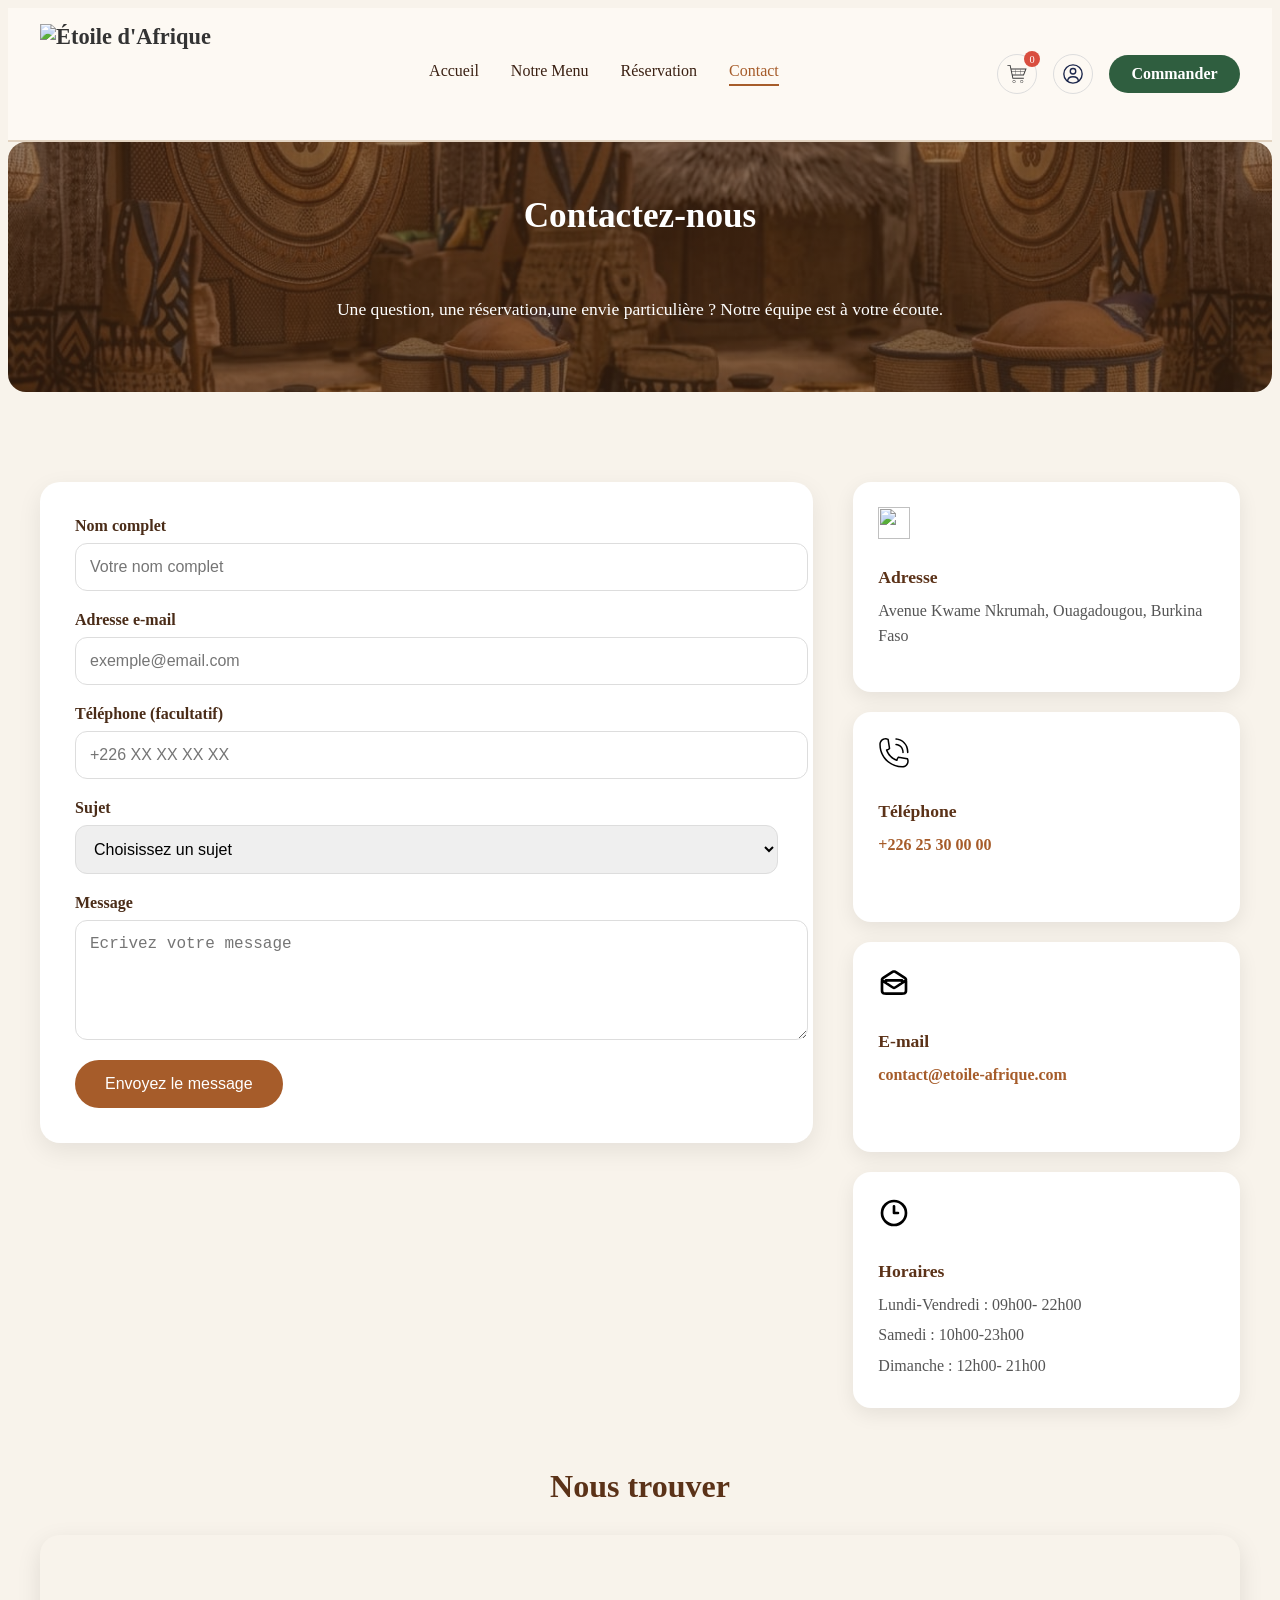
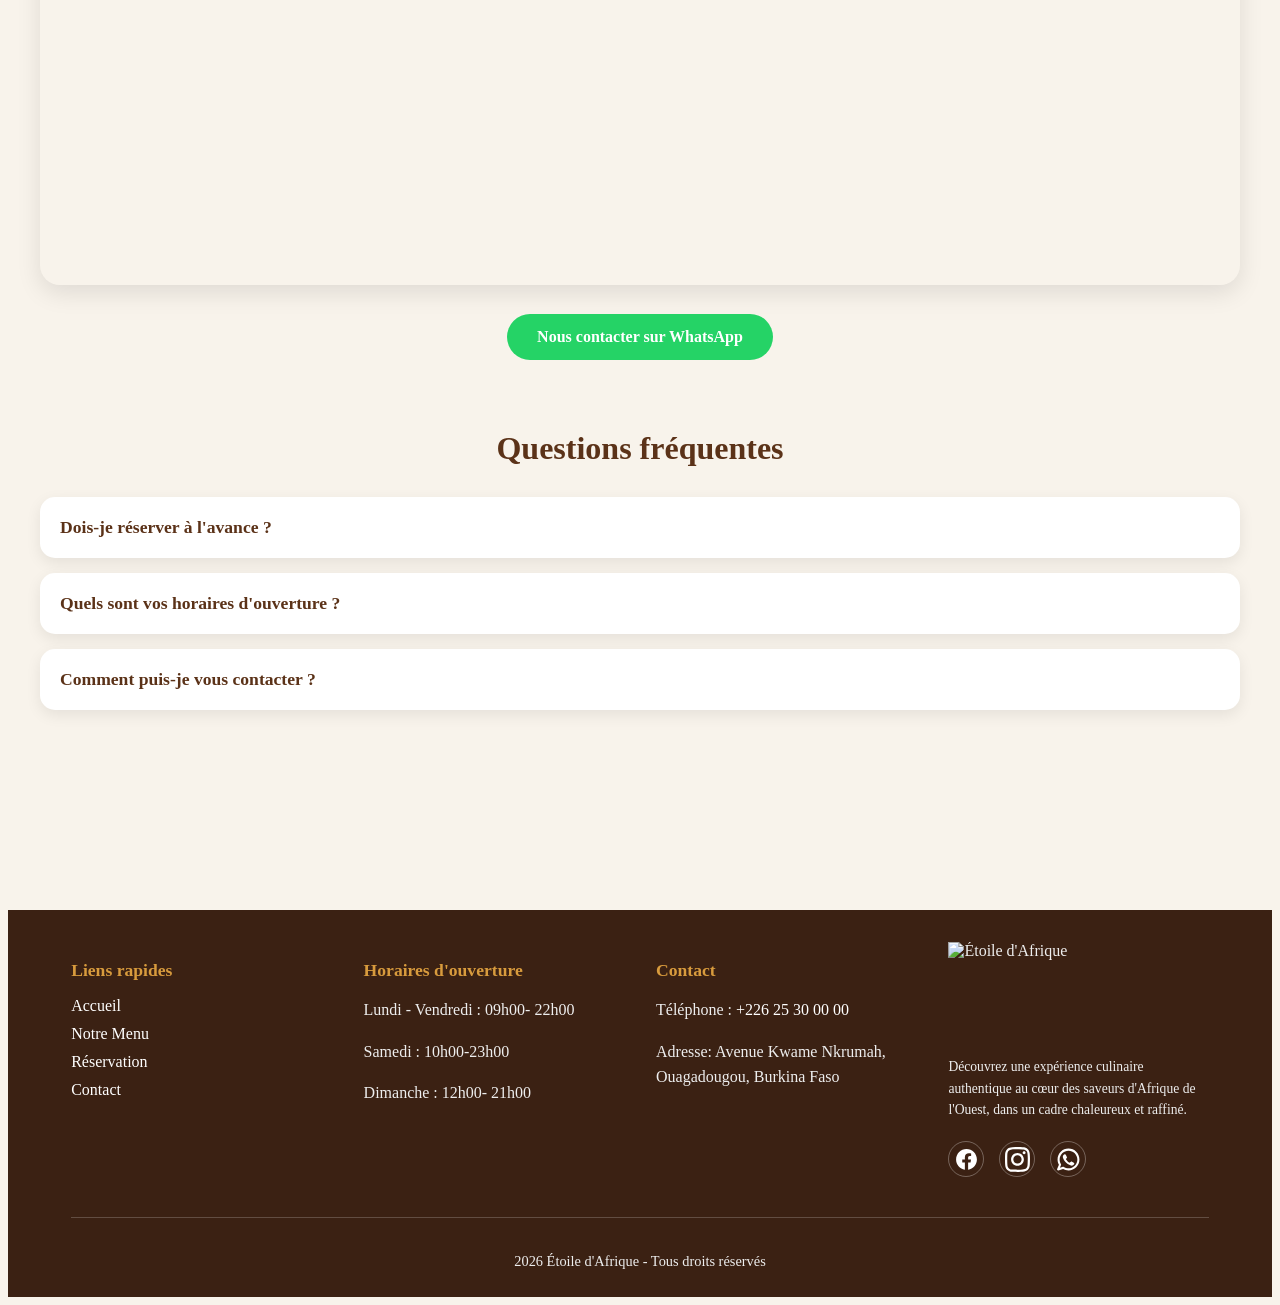
==== commit fd4c76e2: "Update contact.html" ====
--- a/Contact/contact.html
+++ b/Contact/contact.html
@@ -11,7 +11,7 @@
     <header class="site-header">
         <div class="header-inner">
        <div class="logo">
-           <img src="images/logo-etoile-afrique-removebg-preview.png" alt="Étoile d'Afrique" class="logo-img">
+           <img src="images/logo-main.png" alt="Étoile d'Afrique" class="logo-img">
         </div>
             <nav class="main-nav">
               <a href="../index.html">Accueil</a>
@@ -74,7 +74,7 @@
         </form>
         <div class="infos-card">
             <div class="info-card">
-                    <img class="info-icon" src="images/pin-outline-svgrepo-com.svg" alt="" width="24" height="24">
+                    <img class="info-icon" src="images/location-svgrepo-com.svg" alt="" width="24" height="24">
                     <h3>Adresse</h3>
                     <p>Avenue Kwame Nkrumah, Ouagadougou, Burkina Faso</p>
             </div>
@@ -154,7 +154,7 @@
         </div>
         <div class="footer-col footer-brand">
             <div class="footer-logo">
-                <img src="images/logo-etoile-footer.png" alt="Étoile d'Afrique" class="logo-img">
+                <img src="images/logo-second.png" alt="Étoile d'Afrique" class="logo-img">
             </div>
             <p class="footer-desc">Découvrez une expérience culinaire authentique au cœur des saveurs d'Afrique de l'Ouest, dans un cadre chaleureux et raffiné.</p>
             <div class="social-links">
